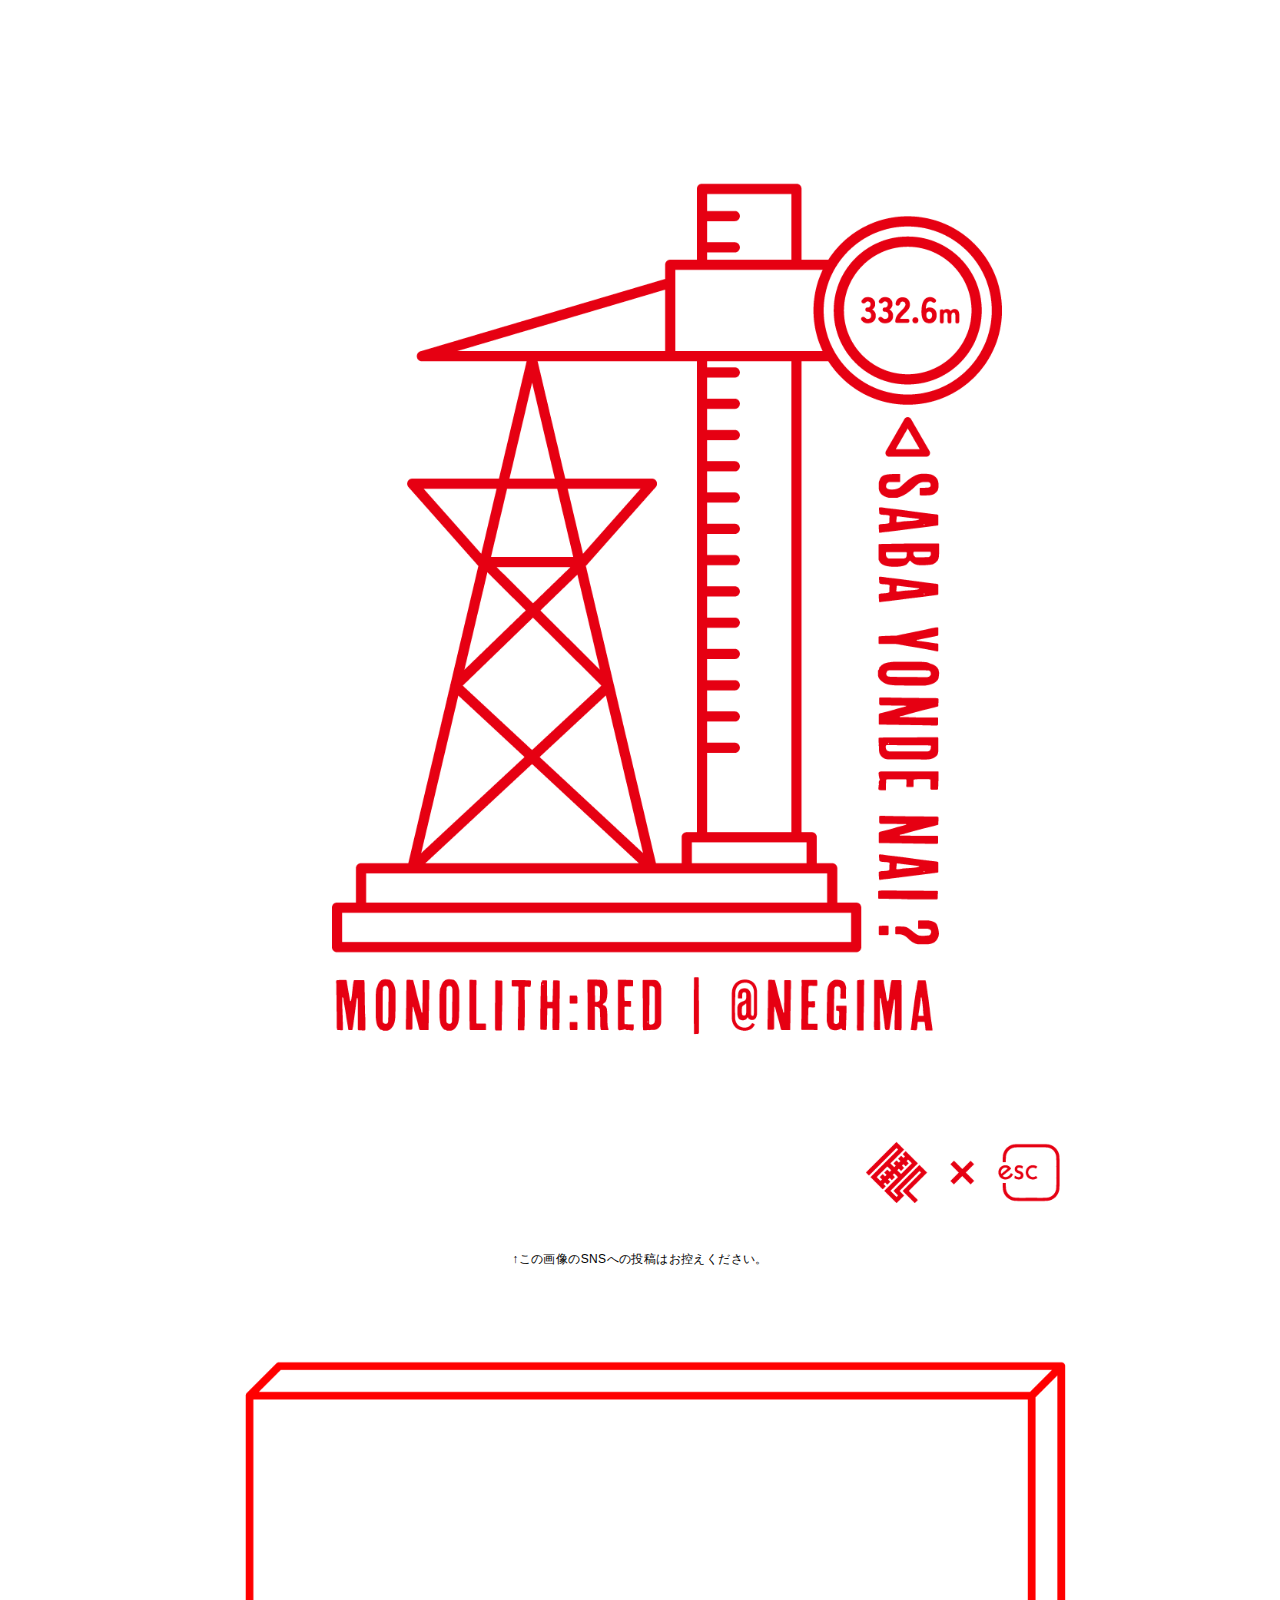
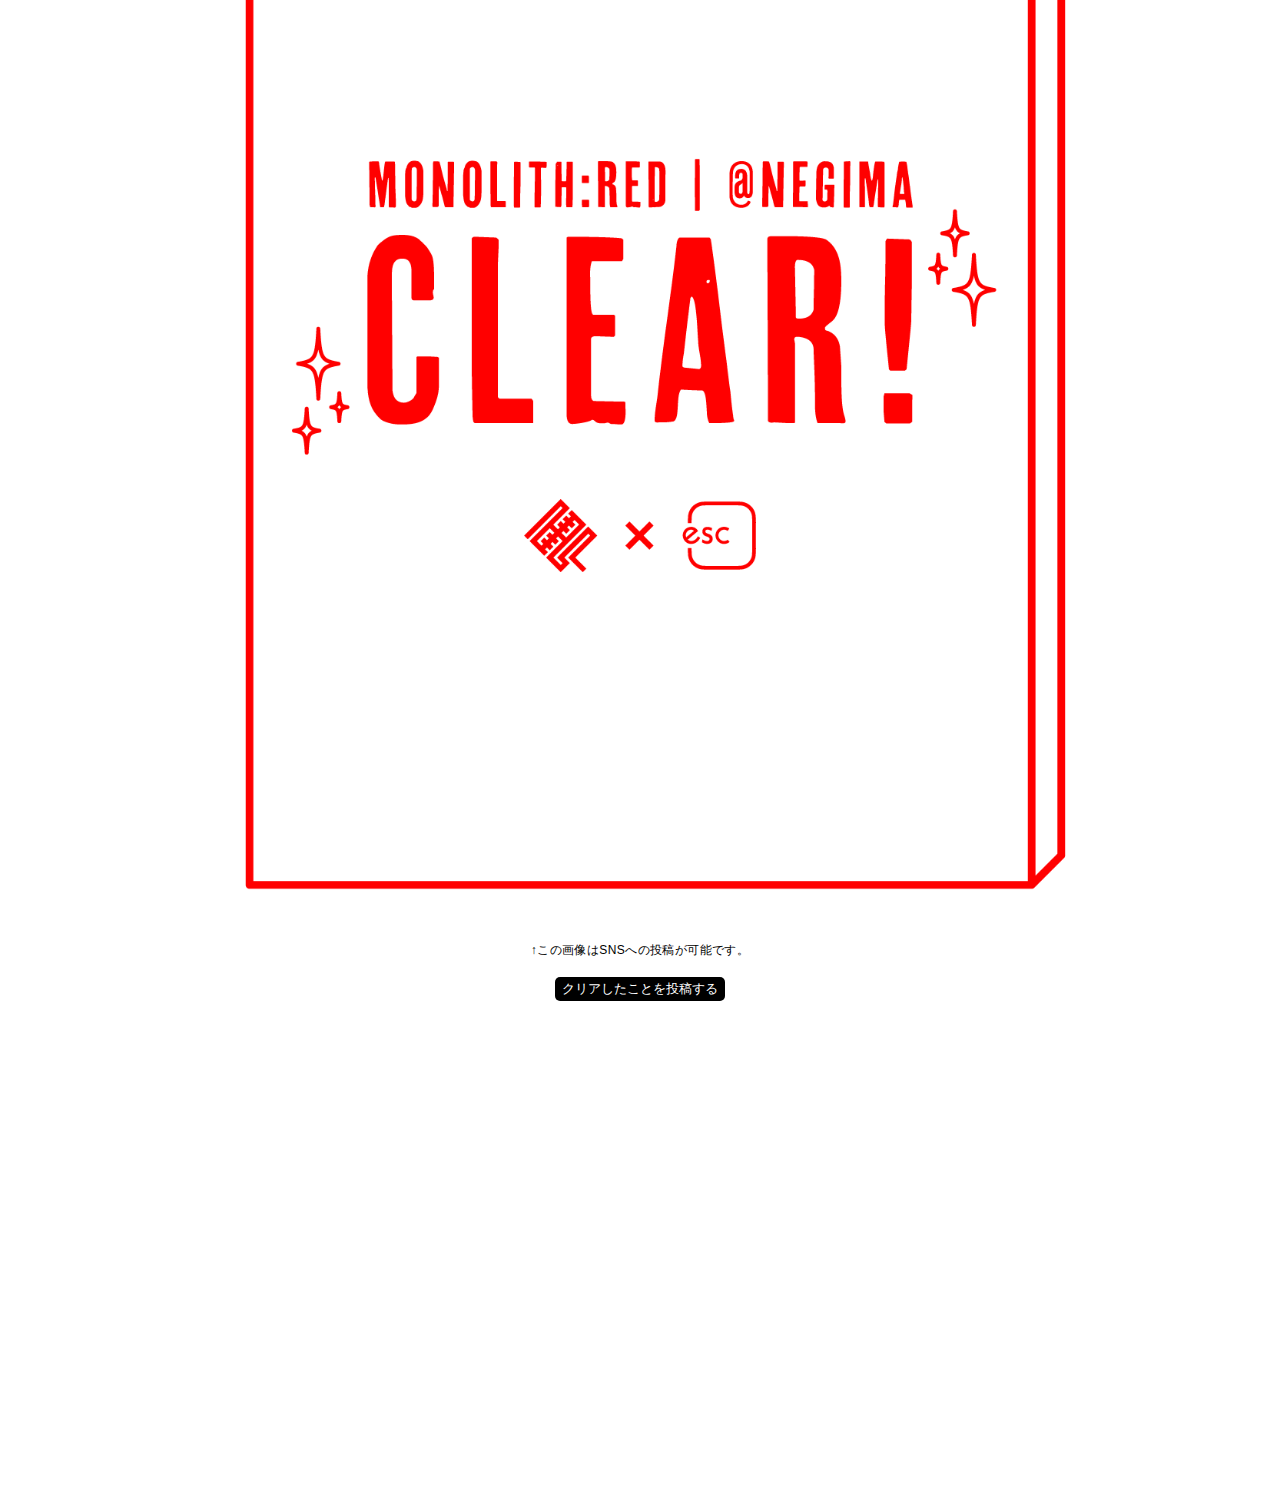
==== clear.html @ f4da35d4 "first commit" ====
<!DOCTYPE html>
<html lang="ja">
<head>
    <meta charset="UTF-8">
    <meta name="viewport" content="width=device-width, initial-scale=1.0">
    <title>Tokiqil Jack</title>
    <link rel="stylesheet" href="accordion.css" type="text/css">
</head>
<body>
    <div class="section">
        <img src="4x/negima_omake.png" alt="negima_omake" class="crear_images">
        <p class="attention">↑この画像のSNSへの投稿はお控えください。</p>
        <br>
        <img src="4x/clear_esc.png" alt="clear_esc" class="crear_images">
        <p class="attention">↑この画像はSNSへの投稿が可能です。</p>
        <button class="tweet_button" onclick="tweetClear()">クリアしたことを投稿する</button>
    </div>

    <script src="accordion.js"></script>
</body>
</html>
---- accordion.css ----
.title {
  max-width: 1024px;
  margin: auto;
  display: block;
  width: 90%;
  padding-bottom: 20px;
}

.crear_images{
  max-width: 1024px;
  margin: auto;
  display: block;
  width: 90%;
}

.syuusei{
  max-width: 1024px;
  margin: auto;
  display: block;
  width: 40%;
  padding-bottom: 70px;
}

table{
  margin:0 auto;
  }
  
.answer_area {
  margin: 20px 0px 40px ;
  text-align: center;
}

.submit_button{
  padding:10px;
  font-size: 18px; 
  color: #fff;
  background-color: #000000;
  border: none;
  border-radius: 5px;
  text-align: center;
  padding: 3px 7px;
}

.text_area {
  height: 25px;
  font-size: 18px; 
  padding: 3px 7px;
  border-radius: 5px;
  border: 1px solid #000000;
}
.text_area:focus {
  padding: 1px 5px;
  outline: 0;
  border: 3px solid #000000;
}

.attention {
  margin-top: 0px;
  font-size: 75%;
  text-align: center;
}

.tweet_button{
  color: #fff;
  background-color: #000000;
  border: none;
  border-radius: 5px;
  text-align: center;
  padding: 3px 7px;
}

.hint {
  max-width: 1024px;
  margin: auto;
  display: block;
  width: 60%;
  padding-bottom: 10px;
}

.accordion {
    max-width: 1024px;
    margin: 0 auto;
  }
  .accordion .accordion_header {
    font-size: 26px;
    font-weight: bold;
    padding: 20px 11%;
    text-align: center;
    position: relative;
    z-index: +1;
    cursor: pointer;
    transition-duration: 0.2s;
  }
  .accordion .Q {
    background-color: #ffffff;
    border: 1px solid #000000;
    color: #000000;
  }
  .accordion .A {
    background-color: #ffffff;
    border: #000000;
    color: #000000;
  }
  .accordion .accordion_inner{
    border: 1px solid #000000;
  }
  .accordion .accordion_inner .accordion{
    width: 95%;
    padding-bottom: 2.5%;
  }
  .accordion .accordion_header .i_box {
    display: flex;
    justify-content: center;
    align-items: center;
    position: absolute;
    top: 50%;
    right: 5%;
    width: 40px;
    height: 40px;
    background: #000000;
    /* border: 1px solid #E60012; */
    margin-top: -20px;
    box-sizing: border-box;
    -webkit-transform: rotate(45deg);
    transform: rotate(45deg);
    transform-origin: center center;
    transition-duration: 0.2s;
  }
  .accordion .accordion_header .i_box .one_i {
    display: block;
    width: 18px;
    height: 18px;
    -webkit-transform: rotate(45deg);
    transform: rotate(45deg);
    transform-origin: center center;
    transition-duration: 0.2s;
    position: relative;
  }
  .accordion .accordion_header.open .i_box {
    -webkit-transform: rotate(-360deg);
    transform: rotate(-360deg);
  }
  .accordion .accordion_header .i_box .one_i:before, .accordion .accordion_header .i_box .one_i:after {
    display: flex;
    content: '';
    background-color: #ffffff;
    border-radius: 10px;
    width: 18px;
    height: 4px;
    position: absolute;
    top: 7px;
    left: 0;
    -webkit-transform: rotate(0deg);
    transform: rotate(0deg);
    transform-origin: center center;
  }
  .accordion .accordion_header .i_box .one_i:before {
    width: 4px;
    height: 18px;
    top: 0;
    left: 7px;
  }
  .accordion .accordion_header.open .i_box .one_i:before {
    content: none;
  }
  .accordion .accordion_header.open .i_box .one_i:after {
    -webkit-transform: rotate(-45deg);
    transform: rotate(-45deg);
  }
  .accordion .accordion_inner {
    display: none;
    padding: 0;
    box-sizing: border-box;
  }
  .accordion .accordion_inner .box_one {
    height: 300px;
  }
  .accordion .accordion_inner p.txt_a_ac {
    margin: 0;
  }
  @media screen and (max-width: 1024px) {
    .accordion .accordion_header {
      font-size: 18px;
    }
    .accordion .accordion_header .i_box {
      width: 30px;
      height: 30px;
      margin-top: -15px;
    }
  }
  @media screen and (max-width: 767px) {
    .accordion .accordion_header {
      font-size: 16px;
      text-align: left;
      padding: 15px 60px 15px 15px;
    }
  }
  
  body {
    font-family: YuGothic, "游ゴシック体", "Yu Gothic", "メイリオ", Meiryo, "ＭＳ Ｐゴシック", "MS PGothic", sans-serif;
    font-size: 16px;
    letter-spacing: .025em;
    line-height: 1.8;
    margin: 0;
  }
  @media screen and (max-width: 1024px) {
    body {
      font-size: 14px;
    }
  }
  .section {
    max-width: 1024px;
    margin: 0 auto;
    padding: 20px 20px 500px;
    color: #000000;
    text-align: center;
  }
  .section p._a {
    font-size: 12px;
    font-weight: bold;
    margin: 30px 0 0;
  }
  .section p._a .link {
    display: inline-block;
    color: #607D8B;
    padding-left: 1.3em;
    text-indent: -1.3em;
  }
  .section p._a .link:before {
    content: '';
    display: inline-block;
    width: 5px;
    height: 5px;
    border-top: 2px solid #607D8B;
    border-right: 2px solid #607D8B;
    -webkit-transform: rotate(45deg);
    transform: rotate(45deg);
    margin-right: 10px;
  }
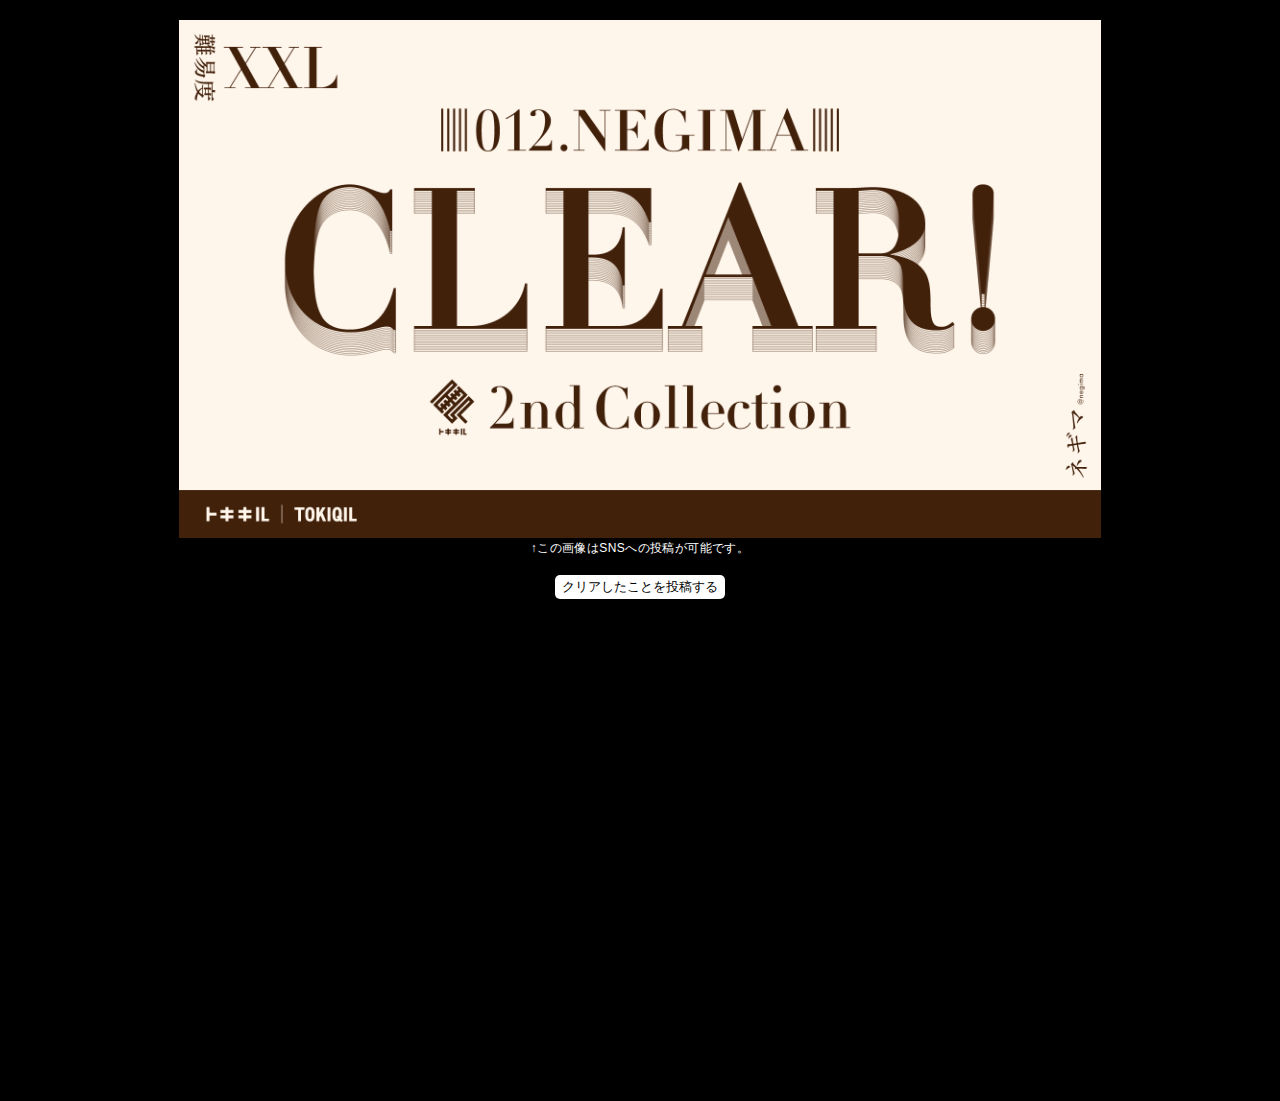
==== commit ea70ca39: "commit" ====
--- a/clear.html
+++ b/clear.html
@@ -3,19 +3,15 @@
 <head>
     <meta charset="UTF-8">
     <meta name="viewport" content="width=device-width, initial-scale=1.0">
-    <title>Tokiqil Jack</title>
+    <title>Tokiqil Monolith</title>
     <link rel="stylesheet" href="accordion.css" type="text/css">
 </head>
 <body>
     <div class="section">
-        <img src="4x/negima_omake.png" alt="negima_omake" class="crear_images">
-        <p class="attention">↑この画像のSNSへの投稿はお控えください。</p>
-        <br>
-        <img src="4x/clear_esc.png" alt="clear_esc" class="crear_images">
+        <img src="4x/012clear.png" alt="clear_esc" class="crear_images">
         <p class="attention">↑この画像はSNSへの投稿が可能です。</p>
         <button class="tweet_button" onclick="tweetClear()">クリアしたことを投稿する</button>
     </div>
-
     <script src="accordion.js"></script>
 </body>
 </html>--- a/accordion.css
+++ b/accordion.css
@@ -33,8 +33,8 @@
 .submit_button{
   padding:10px;
   font-size: 18px; 
-  color: #fff;
-  background-color: #000000;
+  color: #000000;
+  background-color: #ffffff;
   border: none;
   border-radius: 5px;
   text-align: center;
@@ -46,12 +46,12 @@
   font-size: 18px; 
   padding: 3px 7px;
   border-radius: 5px;
-  border: 1px solid #000000;
+  border: 1px solid #ffffff;
 }
 .text_area:focus {
   padding: 1px 5px;
   outline: 0;
-  border: 3px solid #000000;
+  border: 3px solid #ffffff;
 }
 
 .attention {
@@ -61,8 +61,8 @@
 }
 
 .tweet_button{
-  color: #fff;
-  background-color: #000000;
+  color: #000000;
+  background-color: #ffffff;
   border: none;
   border-radius: 5px;
   text-align: center;
@@ -92,17 +92,17 @@
     transition-duration: 0.2s;
   }
   .accordion .Q {
-    background-color: #ffffff;
-    border: 1px solid #000000;
-    color: #000000;
+    background-color: #000000;
+    border: 1px solid #ffffff;
+    color: #ffffff;
   }
   .accordion .A {
-    background-color: #ffffff;
-    border: #000000;
-    color: #000000;
+    background-color: #000000;
+    border: #ffffff;
+    color: #ffffff;
   }
   .accordion .accordion_inner{
-    border: 1px solid #000000;
+    border: 1px solid #ffffff;
   }
   .accordion .accordion_inner .accordion{
     width: 95%;
@@ -117,7 +117,7 @@
     right: 5%;
     width: 40px;
     height: 40px;
-    background: #000000;
+    background: #ffffff;
     /* border: 1px solid #E60012; */
     margin-top: -20px;
     box-sizing: border-box;
@@ -143,7 +143,7 @@
   .accordion .accordion_header .i_box .one_i:before, .accordion .accordion_header .i_box .one_i:after {
     display: flex;
     content: '';
-    background-color: #ffffff;
+    background-color: #000000;
     border-radius: 10px;
     width: 18px;
     height: 4px;
@@ -202,6 +202,7 @@
     letter-spacing: .025em;
     line-height: 1.8;
     margin: 0;
+    background-color: #000000;
   }
   @media screen and (max-width: 1024px) {
     body {
@@ -212,7 +213,7 @@
     max-width: 1024px;
     margin: 0 auto;
     padding: 20px 20px 500px;
-    color: #000000;
+    color: #ffffff;
     text-align: center;
   }
   .section p._a {
